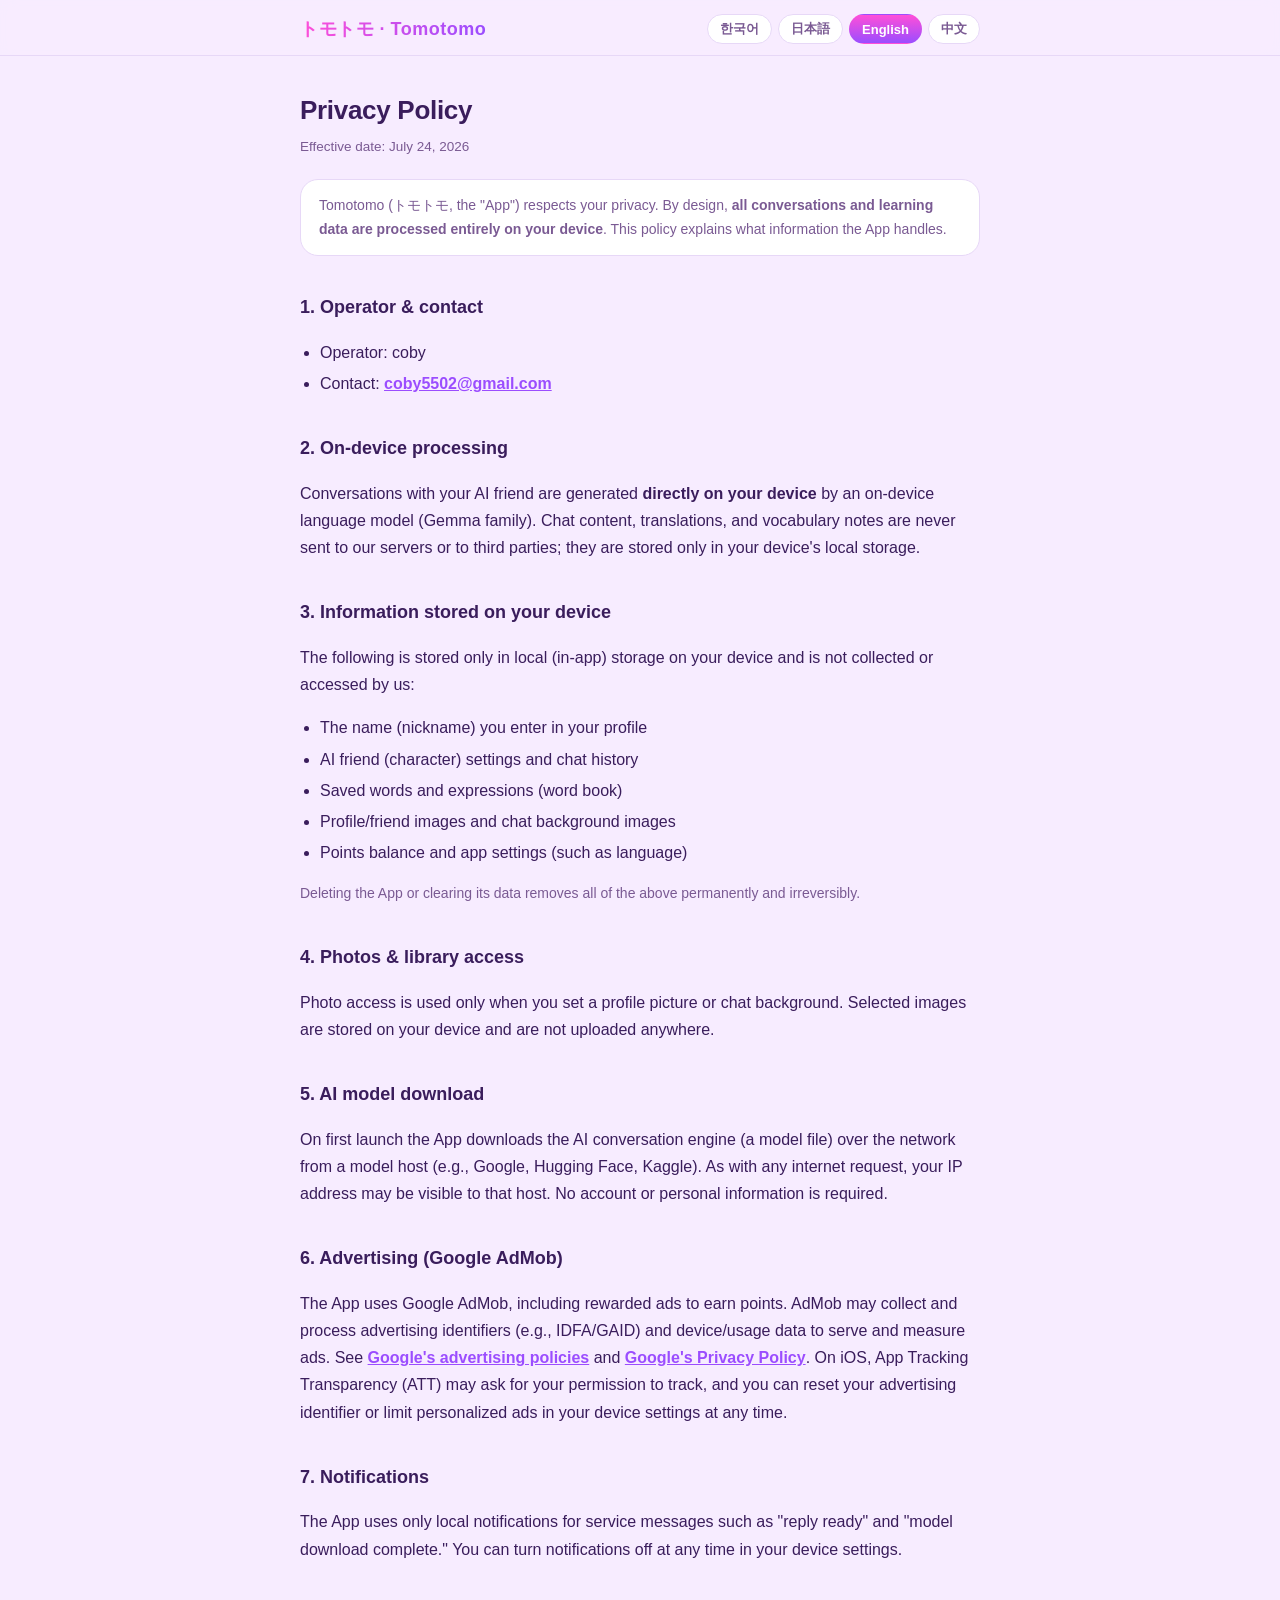
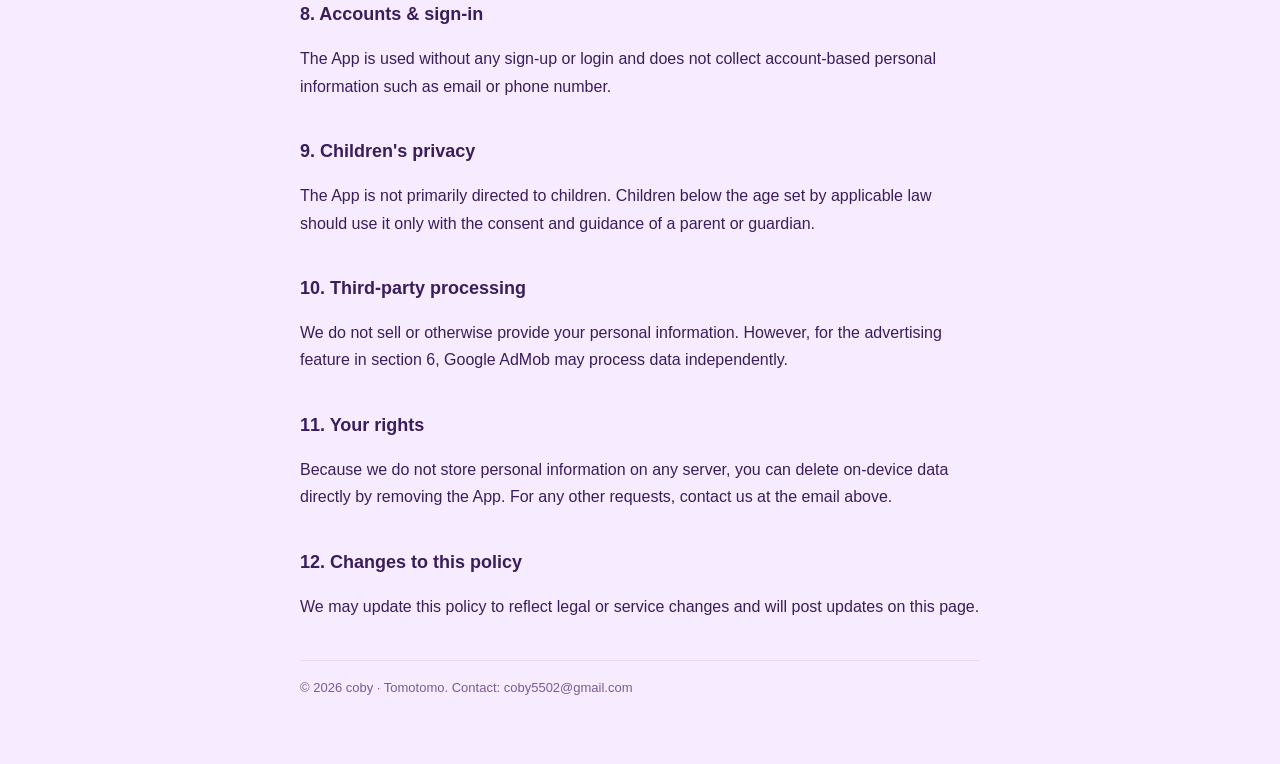
==== docs/privacy.html @ ad5a16dc "feat(legal): multilingual privacy/terms/marketing pages + in-app WebView - docs/ static site (GitHub" ====
<!doctype html>
<html lang="ko">
<head>
  <meta charset="utf-8" />
  <meta name="viewport" content="width=device-width, initial-scale=1, viewport-fit=cover" />
  <title>Tomotomo — Privacy Policy / 개인정보처리방침</title>
  <link rel="stylesheet" href="style.css" />
</head>
<body>
  <header class="top">
    <div class="brand">
      <div class="logo">トモトモ · Tomotomo</div>
      <nav class="langbar" aria-label="Language">
        <button class="langbtn" data-set="ko" type="button">한국어</button>
        <button class="langbtn" data-set="ja" type="button">日本語</button>
        <button class="langbtn" data-set="en" type="button">English</button>
        <button class="langbtn" data-set="zh" type="button">中文</button>
      </nav>
    </div>
  </header>

  <main class="wrap">

    <!-- ================= KOREAN ================= -->
    <article data-lang="ko">
      <h1>개인정보처리방침</h1>
      <p class="eff">시행일: 2026년 7월 24일</p>

      <div class="card muted">
        Tomotomo(トモトモ, 이하 "본 앱")는 이용자의 개인정보를 소중히 여기며,
        기본적으로 <strong>모든 대화와 학습 데이터를 이용자의 기기 안에서만</strong>
        처리합니다. 본 방침은 본 앱이 어떤 정보를 다루는지 설명합니다.
      </div>

      <h2>1. 운영 주체 및 연락처</h2>
      <ul>
        <li>운영자: coby</li>
        <li>문의 이메일: <a href="mailto:coby5502@gmail.com">coby5502@gmail.com</a></li>
      </ul>

      <h2>2. 온디바이스(기기 내) 처리 원칙</h2>
      <p>본 앱의 AI 친구와 나누는 대화는 기기에 설치된 온디바이스 언어 모델(Gemma 계열)이
        <strong>기기 내부에서 직접 생성</strong>합니다. 대화 내용, 번역, 어휘 설명은
        운영자의 서버나 제3자에게 전송되지 않으며, 기기 로컬 저장소에만 저장됩니다.</p>

      <h2>3. 기기에 저장되는 정보</h2>
      <p>아래 정보는 이용자 기기의 로컬 저장소(앱 내부 저장소)에만 저장되며 운영자가
        수집·열람하지 않습니다.</p>
      <ul>
        <li>프로필에 입력한 이름(닉네임)</li>
        <li>AI 친구(캐릭터) 설정 및 대화 기록</li>
        <li>저장한 단어·표현(단어장)</li>
        <li>프로필/친구 이미지, 채팅 배경 이미지</li>
        <li>포인트 잔액 및 앱 설정(언어 등)</li>
      </ul>
      <p class="muted">앱 삭제 또는 기기의 앱 데이터 삭제 시 위 정보는 모두 사라지며 복구할 수 없습니다.</p>

      <h2>4. 사진 및 앨범 접근</h2>
      <p>프로필 사진 또는 채팅 배경을 설정할 때에만 사진 접근 권한을 사용합니다. 선택한
        이미지는 기기에만 저장되며 외부로 업로드되지 않습니다.</p>

      <h2>5. AI 모델 다운로드</h2>
      <p>최초 실행 시 AI 대화 엔진(모델 파일)을 모델 배포처(예: Google, Hugging Face,
        Kaggle 등)로부터 네트워크를 통해 내려받습니다. 이 과정은 일반적인 인터넷 통신과
        같이 이용자의 IP 주소가 해당 배포처에 노출될 수 있으며, 별도의 계정 생성이나
        개인정보 입력은 필요하지 않습니다.</p>

      <h2>6. 광고 (Google AdMob)</h2>
      <p>본 앱은 포인트 적립을 위한 보상형 광고 등에 Google AdMob을 사용합니다. AdMob은
        광고 제공 및 측정을 위해 광고 식별자(예: IDFA/GAID)와 기기·이용 정보를 수집·처리할
        수 있습니다. 자세한 내용은
        <a href="https://policies.google.com/technologies/ads" target="_blank" rel="noopener">Google 광고 정책</a> 및
        <a href="https://policies.google.com/privacy" target="_blank" rel="noopener">Google 개인정보처리방침</a>을 참고하세요.
        iOS에서는 앱 추적 투명성(ATT)에 따라 추적에 대한 동의를 요청할 수 있으며, 이용자는
        기기 설정에서 언제든지 광고 식별자를 재설정하거나 맞춤형 광고를 제한할 수 있습니다.</p>

      <h2>7. 알림</h2>
      <p>본 앱은 답장 완료, 모델 다운로드 완료 등 서비스 안내를 위한 로컬 알림만
        사용합니다. 알림은 기기 설정에서 언제든지 끌 수 있습니다.</p>

      <h2>8. 계정 및 로그인</h2>
      <p>본 앱은 별도의 회원가입이나 로그인 없이 사용하며, 이메일·전화번호 등 계정 기반
        개인정보를 수집하지 않습니다.</p>

      <h2>9. 아동의 개인정보</h2>
      <p>본 앱은 아동을 주 대상으로 하지 않습니다. 관련 법령에서 정한 연령 미만의 아동은
        보호자의 동의 및 지도 아래 이용하시기 바랍니다.</p>

      <h2>10. 제3자 처리</h2>
      <p>운영자는 개인정보를 별도로 판매하거나 제공하지 않습니다. 다만 위 6항의 광고
        기능을 위해 Google AdMob이 독립적으로 데이터를 처리할 수 있습니다.</p>

      <h2>11. 이용자의 권리</h2>
      <p>본 앱은 서버에 개인정보를 보관하지 않으므로, 기기 내 데이터는 앱 삭제로 직접
        삭제할 수 있습니다. 그 밖의 문의나 요청은 위 이메일로 연락해 주세요.</p>

      <h2>12. 방침의 변경</h2>
      <p>본 방침은 법령이나 서비스 변경에 따라 개정될 수 있으며, 개정 시 본 페이지를 통해
        고지합니다.</p>

      <footer>© 2026 coby · Tomotomo. 문의: coby5502@gmail.com</footer>
    </article>

    <!-- ================= JAPANESE ================= -->
    <article data-lang="ja" hidden>
      <h1>プライバシーポリシー</h1>
      <p class="eff">施行日: 2026年7月24日</p>

      <div class="card muted">
        Tomotomo（トモトモ、以下「本アプリ」）は利用者のプライバシーを尊重し、原則として
        <strong>すべての会話・学習データを利用者の端末内でのみ</strong>処理します。本ポリシーは
        本アプリが扱う情報について説明します。
      </div>

      <h2>1. 運営者および連絡先</h2>
      <ul>
        <li>運営者: coby</li>
        <li>お問い合わせ: <a href="mailto:coby5502@gmail.com">coby5502@gmail.com</a></li>
      </ul>

      <h2>2. オンデバイス（端末内）処理の原則</h2>
      <p>本アプリのAIフレンドとの会話は、端末に導入されたオンデバイス言語モデル（Gemma系）が
        <strong>端末内で直接生成</strong>します。会話内容・翻訳・語彙解説は運営者のサーバーや
        第三者に送信されず、端末のローカルストレージにのみ保存されます。</p>

      <h2>3. 端末に保存される情報</h2>
      <p>以下の情報は利用者の端末内（アプリ内ストレージ）にのみ保存され、運営者が収集・閲覧
        することはありません。</p>
      <ul>
        <li>プロフィールに入力した名前（ニックネーム）</li>
        <li>AIフレンド（キャラクター）の設定および会話履歴</li>
        <li>保存した単語・表現（単語帳）</li>
        <li>プロフィール／フレンド画像、チャット背景画像</li>
        <li>ポイント残高およびアプリ設定（言語など）</li>
      </ul>
      <p class="muted">アプリの削除または端末のアプリデータ削除により、上記情報はすべて消去され、復元できません。</p>

      <h2>4. 写真・アルバムへのアクセス</h2>
      <p>プロフィール写真やチャット背景を設定する場合にのみ写真へのアクセスを使用します。
        選択した画像は端末内にのみ保存され、外部へアップロードされません。</p>

      <h2>5. AIモデルのダウンロード</h2>
      <p>初回起動時に、AI会話エンジン（モデルファイル）を配布元（例: Google、Hugging Face、
        Kaggle など）からネットワーク経由でダウンロードします。この通信は一般的なインターネット
        通信と同様に利用者のIPアドレスが配布元に伝わる場合がありますが、アカウント作成や個人情報の
        入力は不要です。</p>

      <h2>6. 広告 (Google AdMob)</h2>
      <p>本アプリはポイント付与のためのリワード広告などに Google AdMob を利用します。AdMob は
        広告配信・測定のために広告識別子（IDFA/GAID 等）や端末・利用情報を収集・処理する場合が
        あります。詳しくは
        <a href="https://policies.google.com/technologies/ads" target="_blank" rel="noopener">Google の広告ポリシー</a>および
        <a href="https://policies.google.com/privacy" target="_blank" rel="noopener">Google プライバシーポリシー</a>をご確認ください。
        iOS では App Tracking Transparency（ATT）に基づきトラッキングの許可を求める場合があり、
        利用者は端末設定でいつでも広告識別子のリセットやパーソナライズ広告の制限が可能です。</p>

      <h2>7. 通知</h2>
      <p>本アプリは返信完了、モデルダウンロード完了などのサービス案内のためのローカル通知のみを
        使用します。通知は端末設定でいつでもオフにできます。</p>

      <h2>8. アカウント・ログイン</h2>
      <p>本アプリは会員登録やログインなしで利用でき、メールアドレスや電話番号などアカウントに
        基づく個人情報を収集しません。</p>

      <h2>9. 子どものプライバシー</h2>
      <p>本アプリは子どもを主な対象としていません。関係法令が定める年齢未満のお子様は、保護者の
        同意および指導のもとでご利用ください。</p>

      <h2>10. 第三者による処理</h2>
      <p>運営者は個人情報を販売または提供しません。ただし上記6項の広告機能のため、Google AdMob が
        独立してデータを処理する場合があります。</p>

      <h2>11. 利用者の権利</h2>
      <p>本アプリはサーバーに個人情報を保管しないため、端末内のデータはアプリの削除により直接
        消去できます。その他のお問い合わせやご請求は上記メールへご連絡ください。</p>

      <h2>12. ポリシーの変更</h2>
      <p>本ポリシーは法令やサービスの変更に応じて改定される場合があり、改定時は本ページで
        告知します。</p>

      <footer>© 2026 coby · Tomotomo. お問い合わせ: coby5502@gmail.com</footer>
    </article>

    <!-- ================= ENGLISH ================= -->
    <article data-lang="en" hidden>
      <h1>Privacy Policy</h1>
      <p class="eff">Effective date: July 24, 2026</p>

      <div class="card muted">
        Tomotomo (トモトモ, the "App") respects your privacy. By design,
        <strong>all conversations and learning data are processed entirely on your device</strong>.
        This policy explains what information the App handles.
      </div>

      <h2>1. Operator &amp; contact</h2>
      <ul>
        <li>Operator: coby</li>
        <li>Contact: <a href="mailto:coby5502@gmail.com">coby5502@gmail.com</a></li>
      </ul>

      <h2>2. On-device processing</h2>
      <p>Conversations with your AI friend are generated <strong>directly on your device</strong>
        by an on-device language model (Gemma family). Chat content, translations, and vocabulary
        notes are never sent to our servers or to third parties; they are stored only in your
        device's local storage.</p>

      <h2>3. Information stored on your device</h2>
      <p>The following is stored only in local (in-app) storage on your device and is not collected
        or accessed by us:</p>
      <ul>
        <li>The name (nickname) you enter in your profile</li>
        <li>AI friend (character) settings and chat history</li>
        <li>Saved words and expressions (word book)</li>
        <li>Profile/friend images and chat background images</li>
        <li>Points balance and app settings (such as language)</li>
      </ul>
      <p class="muted">Deleting the App or clearing its data removes all of the above permanently and irreversibly.</p>

      <h2>4. Photos &amp; library access</h2>
      <p>Photo access is used only when you set a profile picture or chat background. Selected images
        are stored on your device and are not uploaded anywhere.</p>

      <h2>5. AI model download</h2>
      <p>On first launch the App downloads the AI conversation engine (a model file) over the network
        from a model host (e.g., Google, Hugging Face, Kaggle). As with any internet request, your IP
        address may be visible to that host. No account or personal information is required.</p>

      <h2>6. Advertising (Google AdMob)</h2>
      <p>The App uses Google AdMob, including rewarded ads to earn points. AdMob may collect and process
        advertising identifiers (e.g., IDFA/GAID) and device/usage data to serve and measure ads. See
        <a href="https://policies.google.com/technologies/ads" target="_blank" rel="noopener">Google's advertising policies</a> and
        <a href="https://policies.google.com/privacy" target="_blank" rel="noopener">Google's Privacy Policy</a>.
        On iOS, App Tracking Transparency (ATT) may ask for your permission to track, and you can reset your
        advertising identifier or limit personalized ads in your device settings at any time.</p>

      <h2>7. Notifications</h2>
      <p>The App uses only local notifications for service messages such as "reply ready" and "model download
        complete." You can turn notifications off at any time in your device settings.</p>

      <h2>8. Accounts &amp; sign-in</h2>
      <p>The App is used without any sign-up or login and does not collect account-based personal information
        such as email or phone number.</p>

      <h2>9. Children's privacy</h2>
      <p>The App is not primarily directed to children. Children below the age set by applicable law should use
        it only with the consent and guidance of a parent or guardian.</p>

      <h2>10. Third-party processing</h2>
      <p>We do not sell or otherwise provide your personal information. However, for the advertising feature in
        section 6, Google AdMob may process data independently.</p>

      <h2>11. Your rights</h2>
      <p>Because we do not store personal information on any server, you can delete on-device data directly by
        removing the App. For any other requests, contact us at the email above.</p>

      <h2>12. Changes to this policy</h2>
      <p>We may update this policy to reflect legal or service changes and will post updates on this page.</p>

      <footer>© 2026 coby · Tomotomo. Contact: coby5502@gmail.com</footer>
    </article>

    <!-- ================= CHINESE (Simplified) ================= -->
    <article data-lang="zh" hidden>
      <h1>隐私政策</h1>
      <p class="eff">生效日期：2026年7月24日</p>

      <div class="card muted">
        Tomotomo（トモトモ，以下称“本应用”）尊重您的隐私。在设计上，
        <strong>所有对话与学习数据均仅在您的设备本地进行处理</strong>。本政策说明本应用所处理的信息。
      </div>

      <h2>1. 运营者及联系方式</h2>
      <ul>
        <li>运营者：coby</li>
        <li>联系邮箱：<a href="mailto:coby5502@gmail.com">coby5502@gmail.com</a></li>
      </ul>

      <h2>2. 设备本地处理原则</h2>
      <p>与AI伙伴的对话由设备上的本地语言模型（Gemma 系列）<strong>直接在设备内生成</strong>。
        对话内容、翻译和词汇讲解不会发送至运营者服务器或任何第三方，仅保存在设备的本地存储中。</p>

      <h2>3. 保存在设备上的信息</h2>
      <p>以下信息仅保存在您设备的本地（应用内）存储中，运营者不会收集或读取：</p>
      <ul>
        <li>您在个人资料中输入的名字（昵称）</li>
        <li>AI伙伴（角色）设置及对话记录</li>
        <li>已保存的单词与表达（生词本）</li>
        <li>头像／伙伴图片、聊天背景图片</li>
        <li>积分余额及应用设置（如语言）</li>
      </ul>
      <p class="muted">删除本应用或清除其数据后，上述信息将全部永久删除且无法恢复。</p>

      <h2>4. 照片与相册访问</h2>
      <p>仅在您设置头像或聊天背景时才使用照片访问权限。所选图片仅保存在设备中，不会上传到任何位置。</p>

      <h2>5. AI 模型下载</h2>
      <p>首次启动时，本应用会通过网络从模型分发方（如 Google、Hugging Face、Kaggle 等）下载
        AI 对话引擎（模型文件）。与一般网络请求相同，您的 IP 地址可能对该分发方可见；无需注册账号或
        填写个人信息。</p>

      <h2>6. 广告 (Google AdMob)</h2>
      <p>本应用使用 Google AdMob，包括用于赚取积分的激励广告。AdMob 可能会收集并处理广告标识符
        （如 IDFA/GAID）及设备／使用信息，用于投放和衡量广告。详情请参阅
        <a href="https://policies.google.com/technologies/ads" target="_blank" rel="noopener">Google 广告政策</a>和
        <a href="https://policies.google.com/privacy" target="_blank" rel="noopener">Google 隐私政策</a>。
        在 iOS 上，根据 App Tracking Transparency（ATT），应用可能会请求跟踪许可；您可随时在设备设置中
        重置广告标识符或限制个性化广告。</p>

      <h2>7. 通知</h2>
      <p>本应用仅使用本地通知发送服务提示，例如“回复已就绪”“模型下载完成”。您可随时在设备设置中关闭通知。</p>

      <h2>8. 账号与登录</h2>
      <p>本应用无需注册或登录即可使用，不收集邮箱、电话号码等基于账号的个人信息。</p>

      <h2>9. 儿童隐私</h2>
      <p>本应用并非主要面向儿童。未达适用法律规定年龄的儿童，请在监护人同意与指导下使用。</p>

      <h2>10. 第三方处理</h2>
      <p>运营者不会出售或另行提供您的个人信息。但为实现第 6 条的广告功能，Google AdMob 可能会独立处理数据。</p>

      <h2>11. 您的权利</h2>
      <p>由于我们不在任何服务器上保存个人信息，您可通过删除本应用直接清除设备内数据。其他咨询或请求请通过上述邮箱联系我们。</p>

      <h2>12. 政策变更</h2>
      <p>本政策可能因法律或服务变更而修订，修订时将在本页面公告。</p>

      <footer>© 2026 coby · Tomotomo. 联系方式：coby5502@gmail.com</footer>
    </article>

  </main>
  <script src="lang.js"></script>
</body>
</html>
---- docs/style.css ----
:root {
  --bg: #f7ecff;
  --card: #ffffff;
  --ink: #3a1d5c;
  --ink-soft: #7a5a93;
  --accent: #ff4fd8;
  --accent-deep: #9b4dff;
  --edge: #e7d8f7;
  --radius: 18px;
}

@media (prefers-color-scheme: dark) {
  :root {
    --bg: #241633;
    --card: #31234a;
    --ink: #f7ecff;
    --ink-soft: #c7a9e0;
    --accent: #ff6fe0;
    --accent-deep: #b477ff;
    --edge: #3d2b5c;
  }
}

* { box-sizing: border-box; }

html { -webkit-text-size-adjust: 100%; }

body {
  margin: 0;
  background: var(--bg);
  color: var(--ink);
  font-family: -apple-system, BlinkMacSystemFont, "Segoe UI", "Hiragino Sans",
    "Noto Sans KR", "Noto Sans JP", "Noto Sans SC", "Apple SD Gothic Neo",
    Roboto, sans-serif;
  line-height: 1.7;
  font-size: 16px;
}

.wrap {
  max-width: 720px;
  margin: 0 auto;
  padding: 24px 20px 64px;
}

header.top {
  position: sticky;
  top: 0;
  z-index: 10;
  background: color-mix(in srgb, var(--bg) 88%, transparent);
  backdrop-filter: saturate(1.2) blur(8px);
  -webkit-backdrop-filter: saturate(1.2) blur(8px);
  border-bottom: 1px solid var(--edge);
}

.brand {
  max-width: 720px;
  margin: 0 auto;
  padding: 14px 20px 10px;
  display: flex;
  align-items: center;
  justify-content: space-between;
  gap: 12px;
  flex-wrap: wrap;
}

.brand .logo {
  font-weight: 800;
  font-size: 18px;
  background: linear-gradient(90deg, var(--accent), var(--accent-deep));
  -webkit-background-clip: text;
  background-clip: text;
  color: transparent;
  letter-spacing: 0.5px;
}

.langbar { display: flex; gap: 6px; }

.langbtn {
  border: 1.5px solid var(--edge);
  background: var(--card);
  color: var(--ink-soft);
  border-radius: 999px;
  padding: 5px 12px;
  font-size: 13px;
  font-weight: 700;
  cursor: pointer;
  transition: all 0.15s ease;
}
.langbtn[aria-current="true"] {
  color: #fff;
  background: linear-gradient(180deg, var(--accent), var(--accent-deep));
  border-color: transparent;
}

h1 {
  font-size: 26px;
  margin: 8px 0 4px;
  letter-spacing: -0.3px;
}

.eff {
  color: var(--ink-soft);
  font-size: 13.5px;
  margin: 0 0 20px;
}

h2 {
  font-size: 18px;
  margin: 28px 0 8px;
  padding-top: 8px;
}

p, li { color: var(--ink); }

a { color: var(--accent-deep); font-weight: 600; word-break: break-word; }

ul { padding-left: 20px; }
li { margin: 4px 0; }

.card {
  background: var(--card);
  border: 1.5px solid var(--edge);
  border-radius: var(--radius);
  padding: 14px 18px;
  margin: 14px 0;
}

.muted { color: var(--ink-soft); font-size: 14px; }

.doclinks {
  display: grid;
  gap: 12px;
  margin-top: 20px;
}
.doclinks a {
  display: block;
  background: var(--card);
  border: 1.5px solid var(--edge);
  border-radius: var(--radius);
  padding: 16px 18px;
  text-decoration: none;
  color: var(--ink);
  font-weight: 700;
}
.doclinks a span { display: block; color: var(--ink-soft); font-weight: 500; font-size: 13.5px; margin-top: 2px; }

footer {
  margin-top: 40px;
  padding-top: 16px;
  border-top: 1px solid var(--edge);
  color: var(--ink-soft);
  font-size: 13px;
}

[data-lang][hidden] { display: none; }
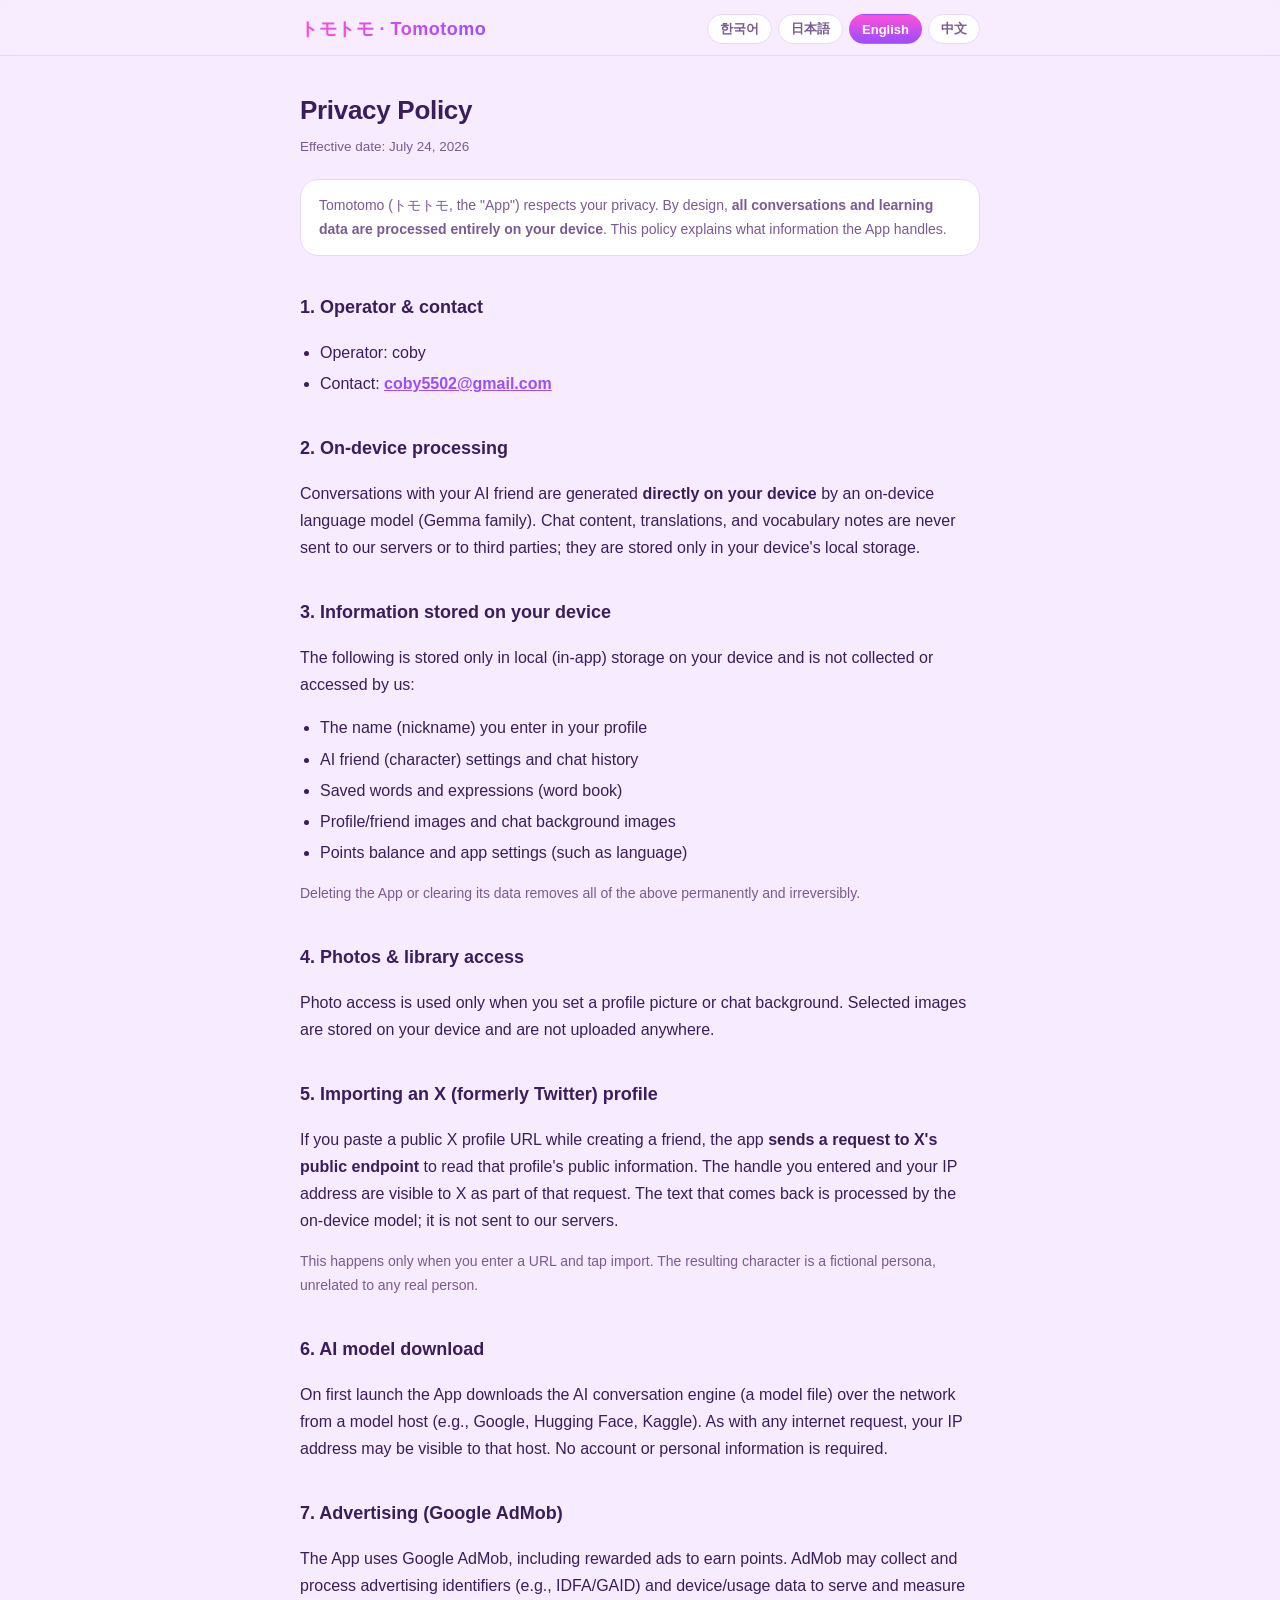
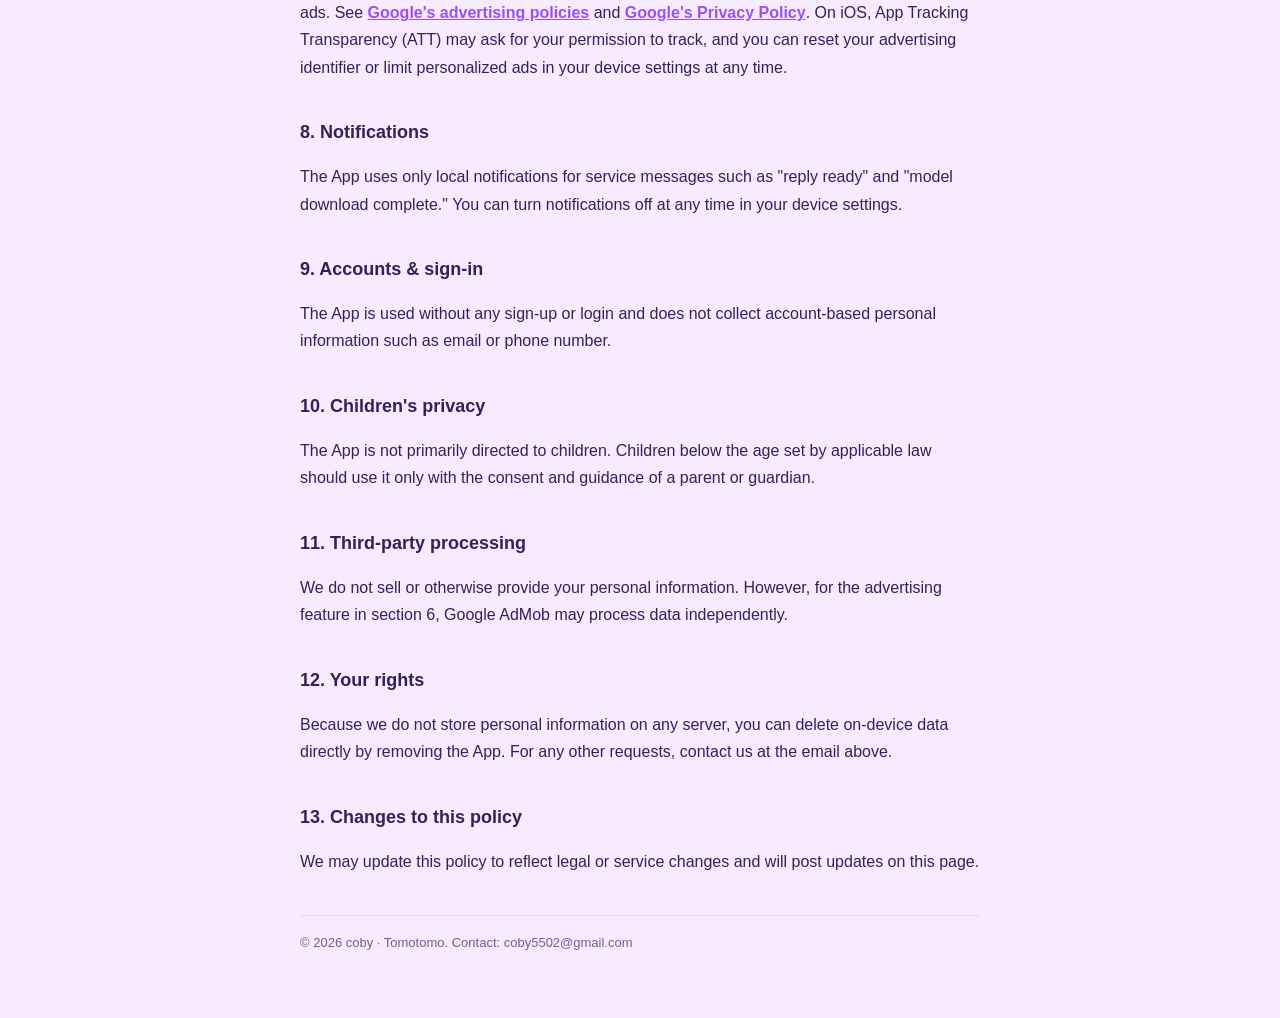
==== commit edeae067: "fix(i18n): localize the iOS photo-permission prompt; disclose the X import The photo-library usage d" ====
--- a/docs/privacy.html
+++ b/docs/privacy.html
@@ -59,13 +59,21 @@
       <p>프로필 사진 또는 채팅 배경을 설정할 때에만 사진 접근 권한을 사용합니다. 선택한
         이미지는 기기에만 저장되며 외부로 업로드되지 않습니다.</p>
 
-      <h2>5. AI 모델 다운로드</h2>
+      <h2>5. X(구 Twitter) 프로필 불러오기</h2>
+      <p>친구를 만들 때 공개된 X 프로필 주소를 직접 입력하면, 해당 프로필의 공개 정보를
+        불러오기 위해 <strong>X의 공개 엔드포인트에 요청이 전송</strong>됩니다. 이때
+        이용자가 입력한 계정명과 이용자의 IP 주소가 X에 전달됩니다. 불러온 텍스트는
+        기기 내부의 온디바이스 모델이 처리하며 운영자 서버로는 전송되지 않습니다.</p>
+      <p class="muted">이 기능은 이용자가 주소를 입력하고 불러오기를 누를 때에만 동작합니다.
+        생성되는 캐릭터는 실제 인물과 무관한 가상의 설정입니다.</p>
+
+      <h2>6. AI 모델 다운로드</h2>
       <p>최초 실행 시 AI 대화 엔진(모델 파일)을 모델 배포처(예: Google, Hugging Face,
         Kaggle 등)로부터 네트워크를 통해 내려받습니다. 이 과정은 일반적인 인터넷 통신과
         같이 이용자의 IP 주소가 해당 배포처에 노출될 수 있으며, 별도의 계정 생성이나
         개인정보 입력은 필요하지 않습니다.</p>
 
-      <h2>6. 광고 (Google AdMob)</h2>
+      <h2>7. 광고 (Google AdMob)</h2>
       <p>본 앱은 포인트 적립을 위한 보상형 광고 등에 Google AdMob을 사용합니다. AdMob은
         광고 제공 및 측정을 위해 광고 식별자(예: IDFA/GAID)와 기기·이용 정보를 수집·처리할
         수 있습니다. 자세한 내용은
@@ -74,27 +82,27 @@
         iOS에서는 앱 추적 투명성(ATT)에 따라 추적에 대한 동의를 요청할 수 있으며, 이용자는
         기기 설정에서 언제든지 광고 식별자를 재설정하거나 맞춤형 광고를 제한할 수 있습니다.</p>
 
-      <h2>7. 알림</h2>
+      <h2>8. 알림</h2>
       <p>본 앱은 답장 완료, 모델 다운로드 완료 등 서비스 안내를 위한 로컬 알림만
         사용합니다. 알림은 기기 설정에서 언제든지 끌 수 있습니다.</p>
 
-      <h2>8. 계정 및 로그인</h2>
+      <h2>9. 계정 및 로그인</h2>
       <p>본 앱은 별도의 회원가입이나 로그인 없이 사용하며, 이메일·전화번호 등 계정 기반
         개인정보를 수집하지 않습니다.</p>
 
-      <h2>9. 아동의 개인정보</h2>
+      <h2>10. 아동의 개인정보</h2>
       <p>본 앱은 아동을 주 대상으로 하지 않습니다. 관련 법령에서 정한 연령 미만의 아동은
         보호자의 동의 및 지도 아래 이용하시기 바랍니다.</p>
 
-      <h2>10. 제3자 처리</h2>
+      <h2>11. 제3자 처리</h2>
       <p>운영자는 개인정보를 별도로 판매하거나 제공하지 않습니다. 다만 위 6항의 광고
         기능을 위해 Google AdMob이 독립적으로 데이터를 처리할 수 있습니다.</p>
 
-      <h2>11. 이용자의 권리</h2>
+      <h2>12. 이용자의 권리</h2>
       <p>본 앱은 서버에 개인정보를 보관하지 않으므로, 기기 내 데이터는 앱 삭제로 직접
         삭제할 수 있습니다. 그 밖의 문의나 요청은 위 이메일로 연락해 주세요.</p>
 
-      <h2>12. 방침의 변경</h2>
+      <h2>13. 방침의 변경</h2>
       <p>본 방침은 법령이나 서비스 변경에 따라 개정될 수 있으며, 개정 시 본 페이지를 통해
         고지합니다.</p>
 
@@ -139,13 +147,21 @@
       <p>プロフィール写真やチャット背景を設定する場合にのみ写真へのアクセスを使用します。
         選択した画像は端末内にのみ保存され、外部へアップロードされません。</p>
 
-      <h2>5. AIモデルのダウンロード</h2>
+      <h2>5. X（旧 Twitter）プロフィールの読み込み</h2>
+      <p>友だちを作成する際に公開されている X のプロフィール URL を入力すると、その公開情報を
+        取得するために <strong>X の公開エンドポイントへリクエストが送信</strong>されます。
+        その際、入力されたアカウント名と利用者の IP アドレスが X に伝わります。取得した
+        テキストは端末内のオンデバイスモデルが処理し、運営者のサーバーには送信されません。</p>
+      <p class="muted">この機能は利用者が URL を入力して読み込みを実行したときにのみ動作します。
+        生成されるキャラクターは実在の人物とは無関係な架空の設定です。</p>
+
+      <h2>6. AIモデルのダウンロード</h2>
       <p>初回起動時に、AI会話エンジン（モデルファイル）を配布元（例: Google、Hugging Face、
         Kaggle など）からネットワーク経由でダウンロードします。この通信は一般的なインターネット
         通信と同様に利用者のIPアドレスが配布元に伝わる場合がありますが、アカウント作成や個人情報の
         入力は不要です。</p>
 
-      <h2>6. 広告 (Google AdMob)</h2>
+      <h2>7. 広告 (Google AdMob)</h2>
       <p>本アプリはポイント付与のためのリワード広告などに Google AdMob を利用します。AdMob は
         広告配信・測定のために広告識別子（IDFA/GAID 等）や端末・利用情報を収集・処理する場合が
         あります。詳しくは
@@ -154,27 +170,27 @@
         iOS では App Tracking Transparency（ATT）に基づきトラッキングの許可を求める場合があり、
         利用者は端末設定でいつでも広告識別子のリセットやパーソナライズ広告の制限が可能です。</p>
 
-      <h2>7. 通知</h2>
+      <h2>8. 通知</h2>
       <p>本アプリは返信完了、モデルダウンロード完了などのサービス案内のためのローカル通知のみを
         使用します。通知は端末設定でいつでもオフにできます。</p>
 
-      <h2>8. アカウント・ログイン</h2>
+      <h2>9. アカウント・ログイン</h2>
       <p>本アプリは会員登録やログインなしで利用でき、メールアドレスや電話番号などアカウントに
         基づく個人情報を収集しません。</p>
 
-      <h2>9. 子どものプライバシー</h2>
+      <h2>10. 子どものプライバシー</h2>
       <p>本アプリは子どもを主な対象としていません。関係法令が定める年齢未満のお子様は、保護者の
         同意および指導のもとでご利用ください。</p>
 
-      <h2>10. 第三者による処理</h2>
+      <h2>11. 第三者による処理</h2>
       <p>運営者は個人情報を販売または提供しません。ただし上記6項の広告機能のため、Google AdMob が
         独立してデータを処理する場合があります。</p>
 
-      <h2>11. 利用者の権利</h2>
+      <h2>12. 利用者の権利</h2>
       <p>本アプリはサーバーに個人情報を保管しないため、端末内のデータはアプリの削除により直接
         消去できます。その他のお問い合わせやご請求は上記メールへご連絡ください。</p>
 
-      <h2>12. ポリシーの変更</h2>
+      <h2>13. ポリシーの変更</h2>
       <p>本ポリシーは法令やサービスの変更に応じて改定される場合があり、改定時は本ページで
         告知します。</p>
 
@@ -220,12 +236,21 @@
       <p>Photo access is used only when you set a profile picture or chat background. Selected images
         are stored on your device and are not uploaded anywhere.</p>
 
-      <h2>5. AI model download</h2>
+      <h2>5. Importing an X (formerly Twitter) profile</h2>
+      <p>If you paste a public X profile URL while creating a friend, the app
+        <strong>sends a request to X's public endpoint</strong> to read that
+        profile's public information. The handle you entered and your IP address
+        are visible to X as part of that request. The text that comes back is
+        processed by the on-device model; it is not sent to our servers.</p>
+      <p class="muted">This happens only when you enter a URL and tap import. The
+        resulting character is a fictional persona, unrelated to any real person.</p>
+
+      <h2>6. AI model download</h2>
       <p>On first launch the App downloads the AI conversation engine (a model file) over the network
         from a model host (e.g., Google, Hugging Face, Kaggle). As with any internet request, your IP
         address may be visible to that host. No account or personal information is required.</p>
 
-      <h2>6. Advertising (Google AdMob)</h2>
+      <h2>7. Advertising (Google AdMob)</h2>
       <p>The App uses Google AdMob, including rewarded ads to earn points. AdMob may collect and process
         advertising identifiers (e.g., IDFA/GAID) and device/usage data to serve and measure ads. See
         <a href="https://policies.google.com/technologies/ads" target="_blank" rel="noopener">Google's advertising policies</a> and
@@ -233,27 +258,27 @@
         On iOS, App Tracking Transparency (ATT) may ask for your permission to track, and you can reset your
         advertising identifier or limit personalized ads in your device settings at any time.</p>
 
-      <h2>7. Notifications</h2>
+      <h2>8. Notifications</h2>
       <p>The App uses only local notifications for service messages such as "reply ready" and "model download
         complete." You can turn notifications off at any time in your device settings.</p>
 
-      <h2>8. Accounts &amp; sign-in</h2>
+      <h2>9. Accounts &amp; sign-in</h2>
       <p>The App is used without any sign-up or login and does not collect account-based personal information
         such as email or phone number.</p>
 
-      <h2>9. Children's privacy</h2>
+      <h2>10. Children's privacy</h2>
       <p>The App is not primarily directed to children. Children below the age set by applicable law should use
         it only with the consent and guidance of a parent or guardian.</p>
 
-      <h2>10. Third-party processing</h2>
+      <h2>11. Third-party processing</h2>
       <p>We do not sell or otherwise provide your personal information. However, for the advertising feature in
         section 6, Google AdMob may process data independently.</p>
 
-      <h2>11. Your rights</h2>
+      <h2>12. Your rights</h2>
       <p>Because we do not store personal information on any server, you can delete on-device data directly by
         removing the App. For any other requests, contact us at the email above.</p>
 
-      <h2>12. Changes to this policy</h2>
+      <h2>13. Changes to this policy</h2>
       <p>We may update this policy to reflect legal or service changes and will post updates on this page.</p>
 
       <footer>© 2026 coby · Tomotomo. Contact: coby5502@gmail.com</footer>
@@ -293,12 +318,18 @@
       <h2>4. 照片与相册访问</h2>
       <p>仅在您设置头像或聊天背景时才使用照片访问权限。所选图片仅保存在设备中，不会上传到任何位置。</p>
 
-      <h2>5. AI 模型下载</h2>
+      <h2>5. 导入 X（原 Twitter）资料</h2>
+      <p>在创建朋友时输入公开的 X 资料链接后，应用会
+        <strong>向 X 的公开接口发送请求</strong>以读取该资料的公开信息。此过程中，你输入的
+        账号名和你的 IP 地址会被 X 获知。取回的文本由设备端模型处理，不会发送至运营方服务器。</p>
+      <p class="muted">该功能仅在你输入链接并点击导入时才会运行。生成的角色为虚构设定，与真实人物无关。</p>
+
+      <h2>6. AI 模型下载</h2>
       <p>首次启动时，本应用会通过网络从模型分发方（如 Google、Hugging Face、Kaggle 等）下载
         AI 对话引擎（模型文件）。与一般网络请求相同，您的 IP 地址可能对该分发方可见；无需注册账号或
         填写个人信息。</p>
 
-      <h2>6. 广告 (Google AdMob)</h2>
+      <h2>7. 广告 (Google AdMob)</h2>
       <p>本应用使用 Google AdMob，包括用于赚取积分的激励广告。AdMob 可能会收集并处理广告标识符
         （如 IDFA/GAID）及设备／使用信息，用于投放和衡量广告。详情请参阅
         <a href="https://policies.google.com/technologies/ads" target="_blank" rel="noopener">Google 广告政策</a>和
@@ -306,22 +337,22 @@
         在 iOS 上，根据 App Tracking Transparency（ATT），应用可能会请求跟踪许可；您可随时在设备设置中
         重置广告标识符或限制个性化广告。</p>
 
-      <h2>7. 通知</h2>
+      <h2>8. 通知</h2>
       <p>本应用仅使用本地通知发送服务提示，例如“回复已就绪”“模型下载完成”。您可随时在设备设置中关闭通知。</p>
 
-      <h2>8. 账号与登录</h2>
+      <h2>9. 账号与登录</h2>
       <p>本应用无需注册或登录即可使用，不收集邮箱、电话号码等基于账号的个人信息。</p>
 
-      <h2>9. 儿童隐私</h2>
+      <h2>10. 儿童隐私</h2>
       <p>本应用并非主要面向儿童。未达适用法律规定年龄的儿童，请在监护人同意与指导下使用。</p>
 
-      <h2>10. 第三方处理</h2>
+      <h2>11. 第三方处理</h2>
       <p>运营者不会出售或另行提供您的个人信息。但为实现第 6 条的广告功能，Google AdMob 可能会独立处理数据。</p>
 
-      <h2>11. 您的权利</h2>
+      <h2>12. 您的权利</h2>
       <p>由于我们不在任何服务器上保存个人信息，您可通过删除本应用直接清除设备内数据。其他咨询或请求请通过上述邮箱联系我们。</p>
 
-      <h2>12. 政策变更</h2>
+      <h2>13. 政策变更</h2>
       <p>本政策可能因法律或服务变更而修订，修订时将在本页面公告。</p>
 
       <footer>© 2026 coby · Tomotomo. 联系方式：coby5502@gmail.com</footer>
